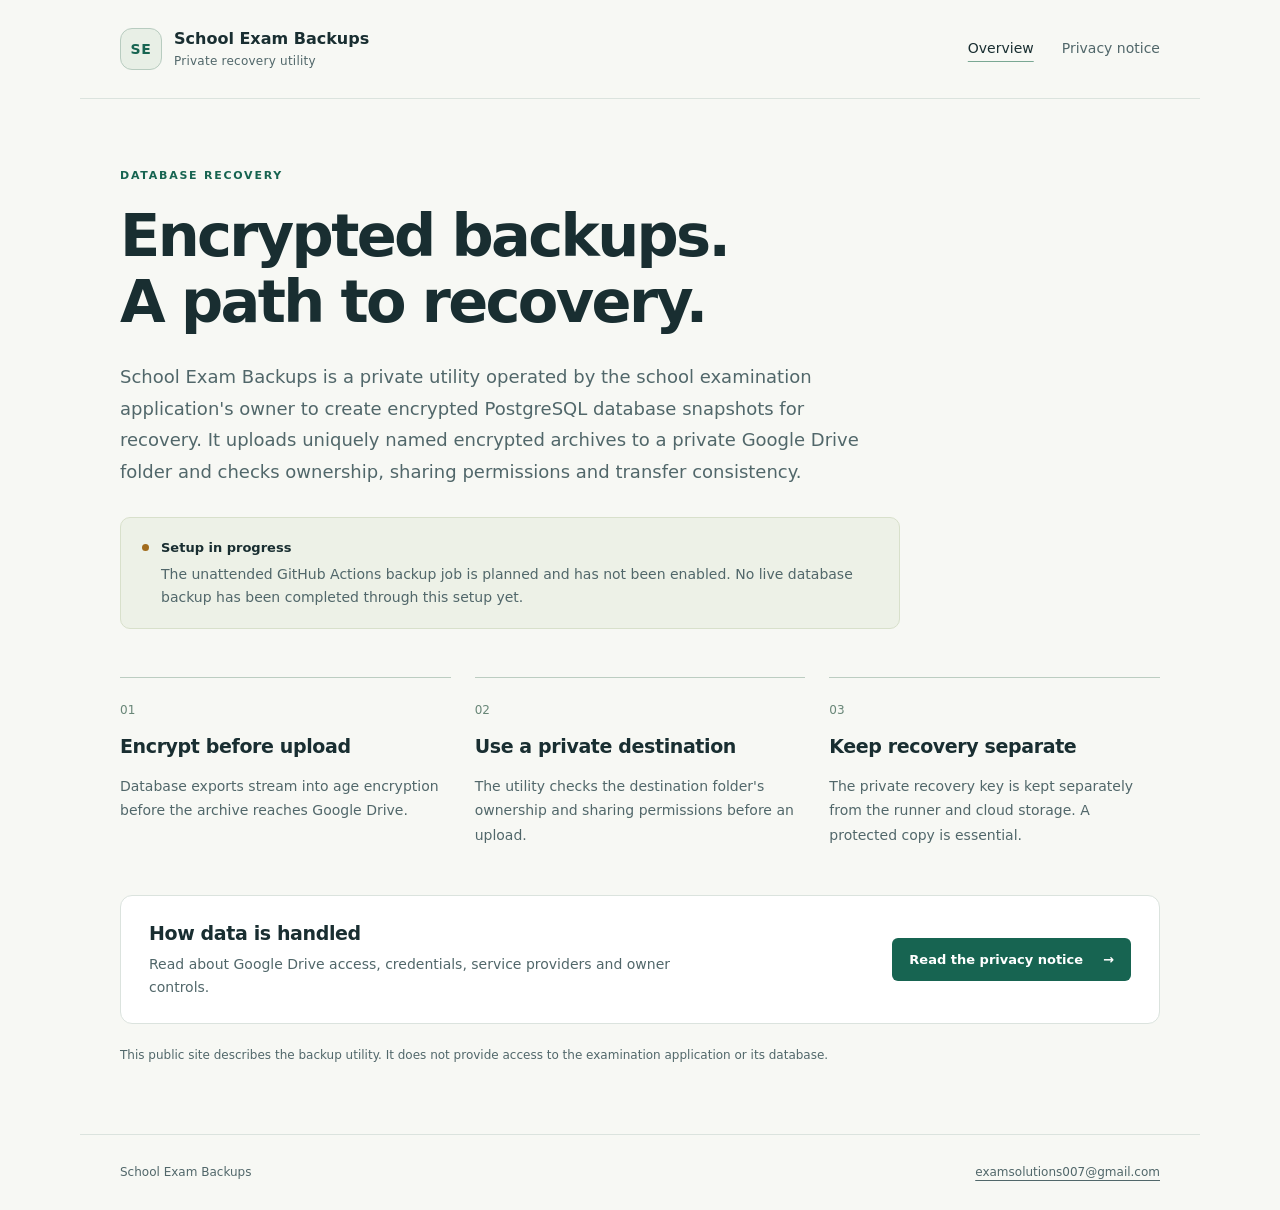
==== index.html @ 6073a846 "Publish approved backup homepage and privacy notice" ====
<!doctype html>
<html lang="en"><head><meta charset="utf-8"><meta name="viewport" content="width=device-width,initial-scale=1"><meta name="description" content="A private recovery utility for encrypted school examination database backups."><title>School Exam Backups</title><link rel="stylesheet" href="styles.css"></head>
<body><a class="skip" href="#main">Skip to content</a><header class="site-header"><a class="brand" href="index.html"><span class="brand-mark" aria-hidden="true">SE</span><span>School Exam Backups<small>Private recovery utility</small></span></a><nav aria-label="Main navigation"><a href="index.html" aria-current="page">Overview</a><a href="privacy.html">Privacy notice</a></nav></header><main id="main" class="overview"><div class="eyebrow">Database recovery</div><h1>Encrypted backups.<br>A path to recovery.</h1><p class="lead">School Exam Backups is a private utility operated by the school examination application&#39;s owner to create encrypted PostgreSQL database snapshots for recovery. It uploads uniquely named encrypted archives to a private Google Drive folder and checks ownership, sharing permissions and transfer consistency.</p><aside class="status"><span class="status-dot" aria-hidden="true"></span><div><strong>Setup in progress</strong><p>The unattended GitHub Actions backup job is planned and has not been enabled. No live database backup has been completed through this setup yet.</p></div></aside><div class="cards"><section><span class="card-number">01</span><h2>Encrypt before upload</h2><p>Database exports stream into age encryption before the archive reaches Google Drive.</p></section><section><span class="card-number">02</span><h2>Use a private destination</h2><p>The utility checks the destination folder's ownership and sharing permissions before an upload.</p></section><section><span class="card-number">03</span><h2>Keep recovery separate</h2><p>The private recovery key is kept separately from the runner and cloud storage. A protected copy is essential.</p></section></div><section class="privacy-callout"><div><h2>How data is handled</h2><p>Read about Google Drive access, credentials, service providers and owner controls.</p></div><a class="button" href="privacy.html">Read the privacy notice <span aria-hidden="true">→</span></a></section><p class="site-note">This public site describes the backup utility. It does not provide access to the examination application or its database.</p></main><footer class="site-footer"><span>School Exam Backups</span><a href="mailto:examsolutions007@gmail.com">examsolutions007@gmail.com</a></footer></body></html>
---- styles.css ----
:root{color-scheme:light;--ink:#192e31;--muted:#51676a;--paper:#f7f8f4;--line:#dbe3de;--accent:#176451}*{box-sizing:border-box}body{margin:0;background:var(--paper);color:var(--ink);font:16px/1.65 system-ui,-apple-system,BlinkMacSystemFont,"Segoe UI",sans-serif}a{color:var(--accent);text-underline-offset:4px}a:hover{color:#0c4638}a:focus-visible{outline:3px solid #b36e10;outline-offset:5px;border-radius:3px}.skip{position:absolute;left:16px;top:-70px;background:#fff;padding:10px;z-index:2}.skip:focus{top:12px}.site-header,.site-footer{max-width:1120px;margin:auto;padding:28px 40px;display:flex;align-items:center;justify-content:space-between;gap:24px}.site-header{border-bottom:1px solid var(--line)}.brand{display:flex;gap:12px;align-items:center;text-decoration:none;color:var(--ink);font-weight:650;line-height:1.3}.brand small{display:block;color:var(--muted);font-size:12px;font-weight:450;margin-top:4px;letter-spacing:.02em}.brand-mark{display:grid;place-items:center;width:42px;height:42px;border:1px solid #b8ccc0;border-radius:12px;color:var(--accent);background:#e8efe6;font-size:14px;letter-spacing:.04em}nav{display:flex;gap:28px}nav a{color:var(--muted);font-size:14px;text-decoration:none;white-space:nowrap}nav a[aria-current]{color:var(--ink);text-decoration:underline;text-decoration-color:#7aa793;text-underline-offset:8px}.overview{max-width:1120px;margin:auto;padding:68px 40px 40px}.eyebrow{text-transform:uppercase;color:var(--accent);font-size:11px;font-weight:700;letter-spacing:.16em;margin-bottom:18px}h1{font-size:clamp(36px,5.1vw,59px);line-height:1.12;letter-spacing:-.045em;font-weight:650;margin:0 0 26px}.lead{font-size:18px;max-width:770px;color:var(--muted);line-height:1.75;margin-bottom:30px}.status{display:flex;align-items:flex-start;gap:12px;max-width:780px;padding:18px 21px;background:#edf1e7;border:1px solid #d8e0cb;border-radius:10px;font-size:14px}.status strong{font-size:13px}.status p{color:var(--muted);margin:4px 0 0;line-height:1.65}.status-dot{background:#a16b1c;width:7px;height:7px;border-radius:50%;margin-top:8px;flex-shrink:0}.cards{display:grid;grid-template-columns:repeat(3,1fr);gap:24px;margin:48px 0}.cards section{border-top:1px solid #bccdc1;padding-top:18px}.card-number{font-size:12px;color:#688677;font-variant-numeric:tabular-nums}h2{font-size:19px;line-height:1.4;letter-spacing:-.02em;margin:11px 0}.cards p{font-size:14px;color:var(--muted);line-height:1.75;margin-bottom:0}.privacy-callout{display:flex;align-items:center;justify-content:space-between;gap:24px;border:1px solid var(--line);border-radius:12px;background:#fff;padding:24px 28px}.privacy-callout h2{margin:0 0 6px}.privacy-callout p{margin:0;font-size:14px;color:var(--muted);max-width:530px}.button{display:inline-flex;gap:20px;align-items:center;padding:11px 17px;background:var(--accent);border-radius:6px;color:#fff;text-decoration:none;font-size:13px;font-weight:600;white-space:nowrap}.button:hover{background:#104b3c;color:#fff}.site-note{font-size:12px;color:var(--muted);margin:22px 0 0;max-width:800px}.site-footer{font-size:12px;color:var(--muted);border-top:1px solid var(--line);margin-top:28px}.site-footer a{color:var(--muted)}.privacy{max-width:820px;margin:auto;padding:58px 40px 38px}.privacy h1{font-size:44px;margin-bottom:12px}.date{font-size:13px;color:var(--muted);margin-bottom:26px}.privacy-intro{font-size:18px;line-height:1.75;color:var(--muted);padding-bottom:28px;border-bottom:1px solid var(--line)}.privacy section{margin-top:30px}.privacy h2{font-size:20px;margin:0 0 10px}.privacy section p{font-size:15px;margin:0 0 14px;line-height:1.85;color:#3d5457}.back-link{display:inline-block;margin-top:24px;font-size:14px}@media(max-width:700px){.site-header{align-items:flex-start;padding:22px 24px;flex-direction:column;gap:22px}nav{gap:26px}.overview{padding:42px 24px 24px}.lead{font-size:16px}.cards{grid-template-columns:1fr;gap:25px;margin:34px 0}.cards p{max-width:520px}.privacy-callout{align-items:flex-start;flex-direction:column;padding:22px}.site-footer{align-items:flex-start;flex-direction:column;gap:8px;padding:22px 24px}.privacy{padding:40px 24px 28px}.privacy h1{font-size:37px}.privacy-intro{font-size:16px}.privacy section p{font-size:15px}}
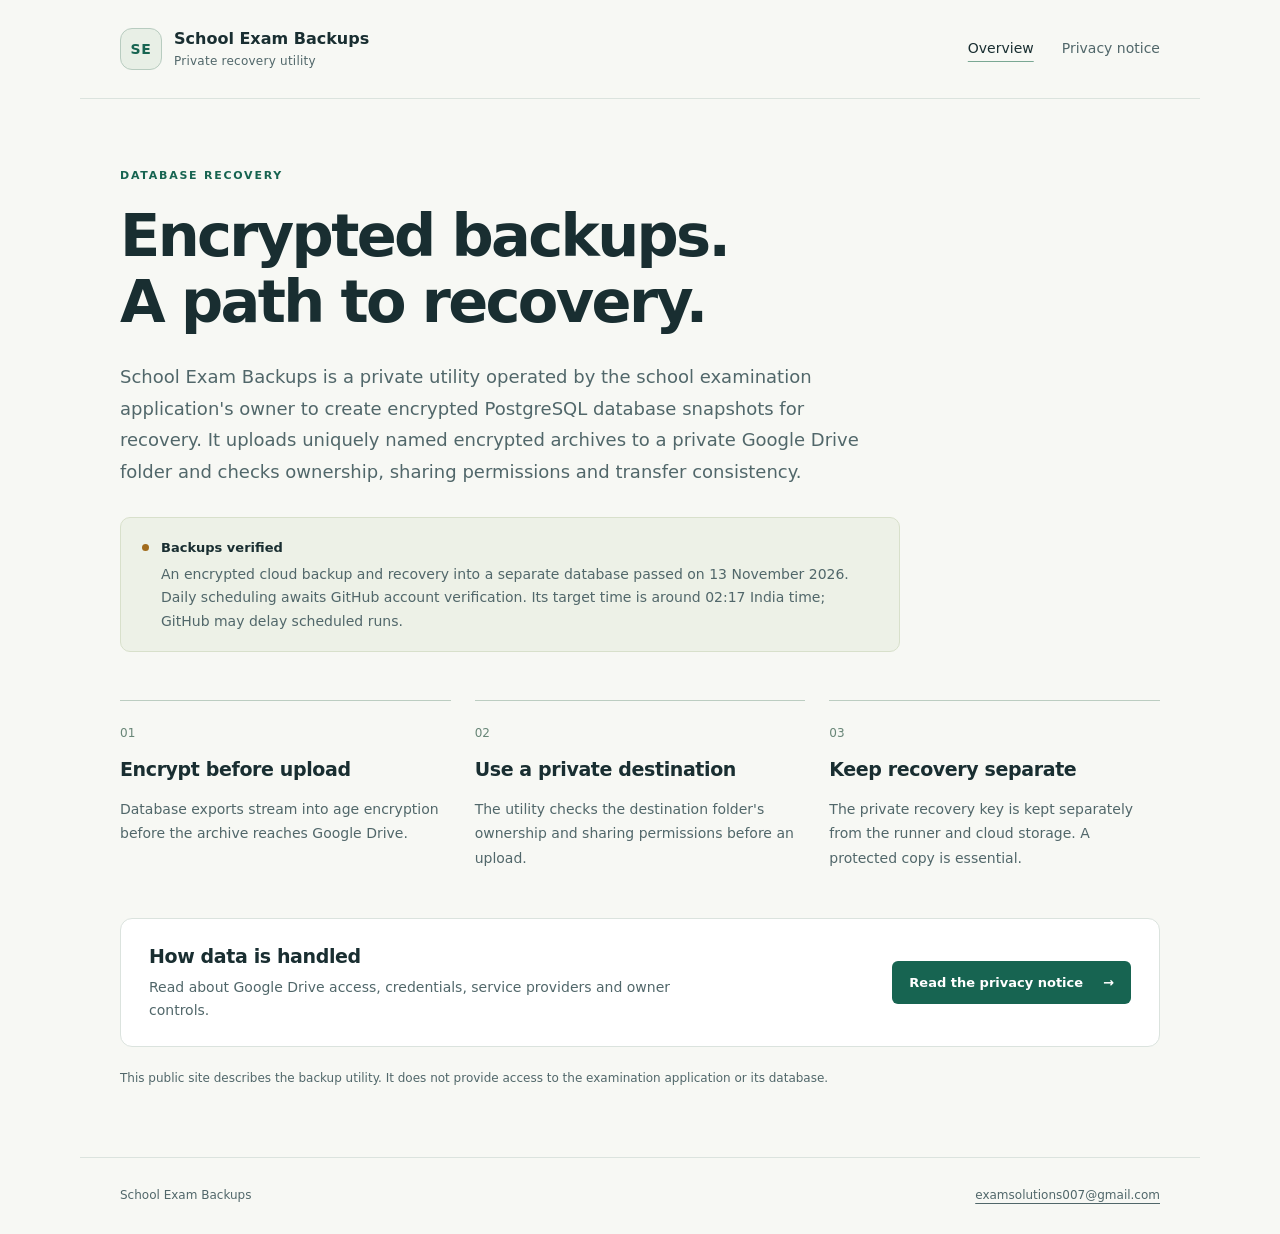
==== commit ecda7fb6: "Update verified backup and recovery status" ====
--- a/index.html
+++ b/index.html
@@ -1,3 +1,3 @@
 <!doctype html>
 <html lang="en"><head><meta charset="utf-8"><meta name="viewport" content="width=device-width,initial-scale=1"><meta name="description" content="A private recovery utility for encrypted school examination database backups."><title>School Exam Backups</title><link rel="stylesheet" href="styles.css"></head>
-<body><a class="skip" href="#main">Skip to content</a><header class="site-header"><a class="brand" href="index.html"><span class="brand-mark" aria-hidden="true">SE</span><span>School Exam Backups<small>Private recovery utility</small></span></a><nav aria-label="Main navigation"><a href="index.html" aria-current="page">Overview</a><a href="privacy.html">Privacy notice</a></nav></header><main id="main" class="overview"><div class="eyebrow">Database recovery</div><h1>Encrypted backups.<br>A path to recovery.</h1><p class="lead">School Exam Backups is a private utility operated by the school examination application&#39;s owner to create encrypted PostgreSQL database snapshots for recovery. It uploads uniquely named encrypted archives to a private Google Drive folder and checks ownership, sharing permissions and transfer consistency.</p><aside class="status"><span class="status-dot" aria-hidden="true"></span><div><strong>Setup in progress</strong><p>The unattended GitHub Actions backup job is planned and has not been enabled. No live database backup has been completed through this setup yet.</p></div></aside><div class="cards"><section><span class="card-number">01</span><h2>Encrypt before upload</h2><p>Database exports stream into age encryption before the archive reaches Google Drive.</p></section><section><span class="card-number">02</span><h2>Use a private destination</h2><p>The utility checks the destination folder's ownership and sharing permissions before an upload.</p></section><section><span class="card-number">03</span><h2>Keep recovery separate</h2><p>The private recovery key is kept separately from the runner and cloud storage. A protected copy is essential.</p></section></div><section class="privacy-callout"><div><h2>How data is handled</h2><p>Read about Google Drive access, credentials, service providers and owner controls.</p></div><a class="button" href="privacy.html">Read the privacy notice <span aria-hidden="true">→</span></a></section><p class="site-note">This public site describes the backup utility. It does not provide access to the examination application or its database.</p></main><footer class="site-footer"><span>School Exam Backups</span><a href="mailto:examsolutions007@gmail.com">examsolutions007@gmail.com</a></footer></body></html>
+<body><a class="skip" href="#main">Skip to content</a><header class="site-header"><a class="brand" href="index.html"><span class="brand-mark" aria-hidden="true">SE</span><span>School Exam Backups<small>Private recovery utility</small></span></a><nav aria-label="Main navigation"><a href="index.html" aria-current="page">Overview</a><a href="privacy.html">Privacy notice</a></nav></header><main id="main" class="overview"><div class="eyebrow">Database recovery</div><h1>Encrypted backups.<br>A path to recovery.</h1><p class="lead">School Exam Backups is a private utility operated by the school examination application&#39;s owner to create encrypted PostgreSQL database snapshots for recovery. It uploads uniquely named encrypted archives to a private Google Drive folder and checks ownership, sharing permissions and transfer consistency.</p><aside class="status"><span class="status-dot" aria-hidden="true"></span><div><strong>Backups verified</strong><p>An encrypted cloud backup and recovery into a separate database passed on 13 November 2026. Daily scheduling awaits GitHub account verification. Its target time is around 02:17 India time; GitHub may delay scheduled runs.</p></div></aside><div class="cards"><section><span class="card-number">01</span><h2>Encrypt before upload</h2><p>Database exports stream into age encryption before the archive reaches Google Drive.</p></section><section><span class="card-number">02</span><h2>Use a private destination</h2><p>The utility checks the destination folder's ownership and sharing permissions before an upload.</p></section><section><span class="card-number">03</span><h2>Keep recovery separate</h2><p>The private recovery key is kept separately from the runner and cloud storage. A protected copy is essential.</p></section></div><section class="privacy-callout"><div><h2>How data is handled</h2><p>Read about Google Drive access, credentials, service providers and owner controls.</p></div><a class="button" href="privacy.html">Read the privacy notice <span aria-hidden="true">→</span></a></section><p class="site-note">This public site describes the backup utility. It does not provide access to the examination application or its database.</p></main><footer class="site-footer"><span>School Exam Backups</span><a href="mailto:examsolutions007@gmail.com">examsolutions007@gmail.com</a></footer></body></html>
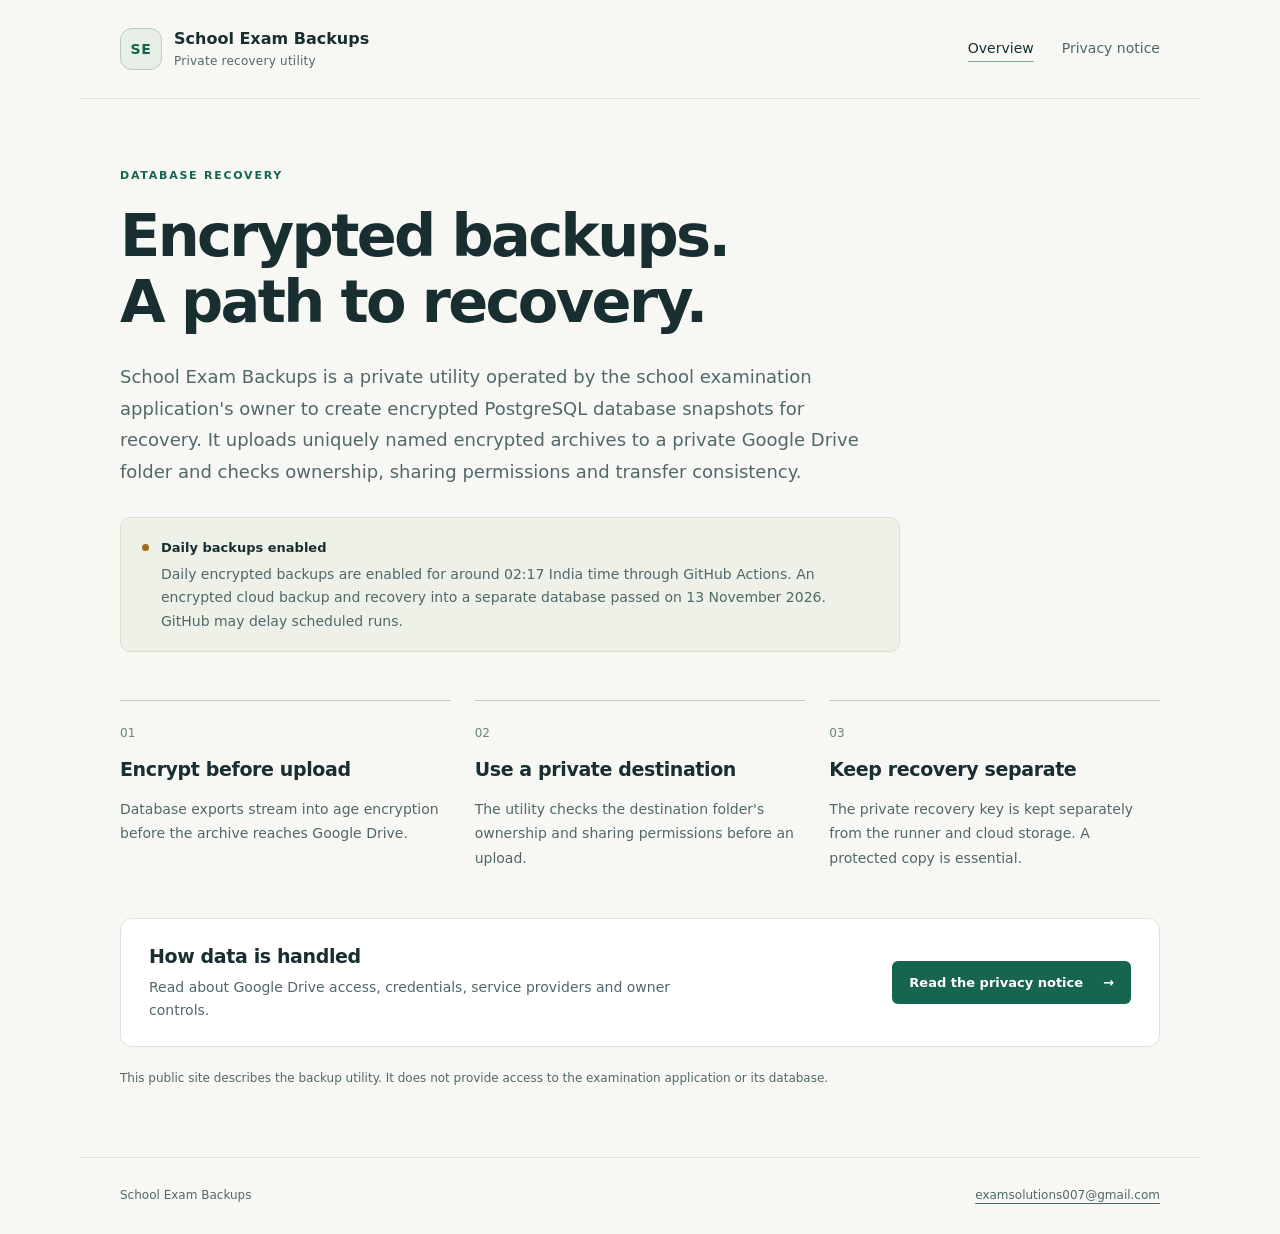
==== commit b58938e5: "Show enabled daily encrypted backups" ====
--- a/index.html
+++ b/index.html
@@ -1,3 +1,3 @@
 <!doctype html>
 <html lang="en"><head><meta charset="utf-8"><meta name="viewport" content="width=device-width,initial-scale=1"><meta name="description" content="A private recovery utility for encrypted school examination database backups."><title>School Exam Backups</title><link rel="stylesheet" href="styles.css"></head>
-<body><a class="skip" href="#main">Skip to content</a><header class="site-header"><a class="brand" href="index.html"><span class="brand-mark" aria-hidden="true">SE</span><span>School Exam Backups<small>Private recovery utility</small></span></a><nav aria-label="Main navigation"><a href="index.html" aria-current="page">Overview</a><a href="privacy.html">Privacy notice</a></nav></header><main id="main" class="overview"><div class="eyebrow">Database recovery</div><h1>Encrypted backups.<br>A path to recovery.</h1><p class="lead">School Exam Backups is a private utility operated by the school examination application&#39;s owner to create encrypted PostgreSQL database snapshots for recovery. It uploads uniquely named encrypted archives to a private Google Drive folder and checks ownership, sharing permissions and transfer consistency.</p><aside class="status"><span class="status-dot" aria-hidden="true"></span><div><strong>Backups verified</strong><p>An encrypted cloud backup and recovery into a separate database passed on 13 November 2026. Daily scheduling awaits GitHub account verification. Its target time is around 02:17 India time; GitHub may delay scheduled runs.</p></div></aside><div class="cards"><section><span class="card-number">01</span><h2>Encrypt before upload</h2><p>Database exports stream into age encryption before the archive reaches Google Drive.</p></section><section><span class="card-number">02</span><h2>Use a private destination</h2><p>The utility checks the destination folder's ownership and sharing permissions before an upload.</p></section><section><span class="card-number">03</span><h2>Keep recovery separate</h2><p>The private recovery key is kept separately from the runner and cloud storage. A protected copy is essential.</p></section></div><section class="privacy-callout"><div><h2>How data is handled</h2><p>Read about Google Drive access, credentials, service providers and owner controls.</p></div><a class="button" href="privacy.html">Read the privacy notice <span aria-hidden="true">→</span></a></section><p class="site-note">This public site describes the backup utility. It does not provide access to the examination application or its database.</p></main><footer class="site-footer"><span>School Exam Backups</span><a href="mailto:examsolutions007@gmail.com">examsolutions007@gmail.com</a></footer></body></html>
+<body><a class="skip" href="#main">Skip to content</a><header class="site-header"><a class="brand" href="index.html"><span class="brand-mark" aria-hidden="true">SE</span><span>School Exam Backups<small>Private recovery utility</small></span></a><nav aria-label="Main navigation"><a href="index.html" aria-current="page">Overview</a><a href="privacy.html">Privacy notice</a></nav></header><main id="main" class="overview"><div class="eyebrow">Database recovery</div><h1>Encrypted backups.<br>A path to recovery.</h1><p class="lead">School Exam Backups is a private utility operated by the school examination application&#39;s owner to create encrypted PostgreSQL database snapshots for recovery. It uploads uniquely named encrypted archives to a private Google Drive folder and checks ownership, sharing permissions and transfer consistency.</p><aside class="status"><span class="status-dot" aria-hidden="true"></span><div><strong>Daily backups enabled</strong><p>Daily encrypted backups are enabled for around 02:17 India time through GitHub Actions. An encrypted cloud backup and recovery into a separate database passed on 13 November 2026. GitHub may delay scheduled runs.</p></div></aside><div class="cards"><section><span class="card-number">01</span><h2>Encrypt before upload</h2><p>Database exports stream into age encryption before the archive reaches Google Drive.</p></section><section><span class="card-number">02</span><h2>Use a private destination</h2><p>The utility checks the destination folder's ownership and sharing permissions before an upload.</p></section><section><span class="card-number">03</span><h2>Keep recovery separate</h2><p>The private recovery key is kept separately from the runner and cloud storage. A protected copy is essential.</p></section></div><section class="privacy-callout"><div><h2>How data is handled</h2><p>Read about Google Drive access, credentials, service providers and owner controls.</p></div><a class="button" href="privacy.html">Read the privacy notice <span aria-hidden="true">→</span></a></section><p class="site-note">This public site describes the backup utility. It does not provide access to the examination application or its database.</p></main><footer class="site-footer"><span>School Exam Backups</span><a href="mailto:examsolutions007@gmail.com">examsolutions007@gmail.com</a></footer></body></html>
